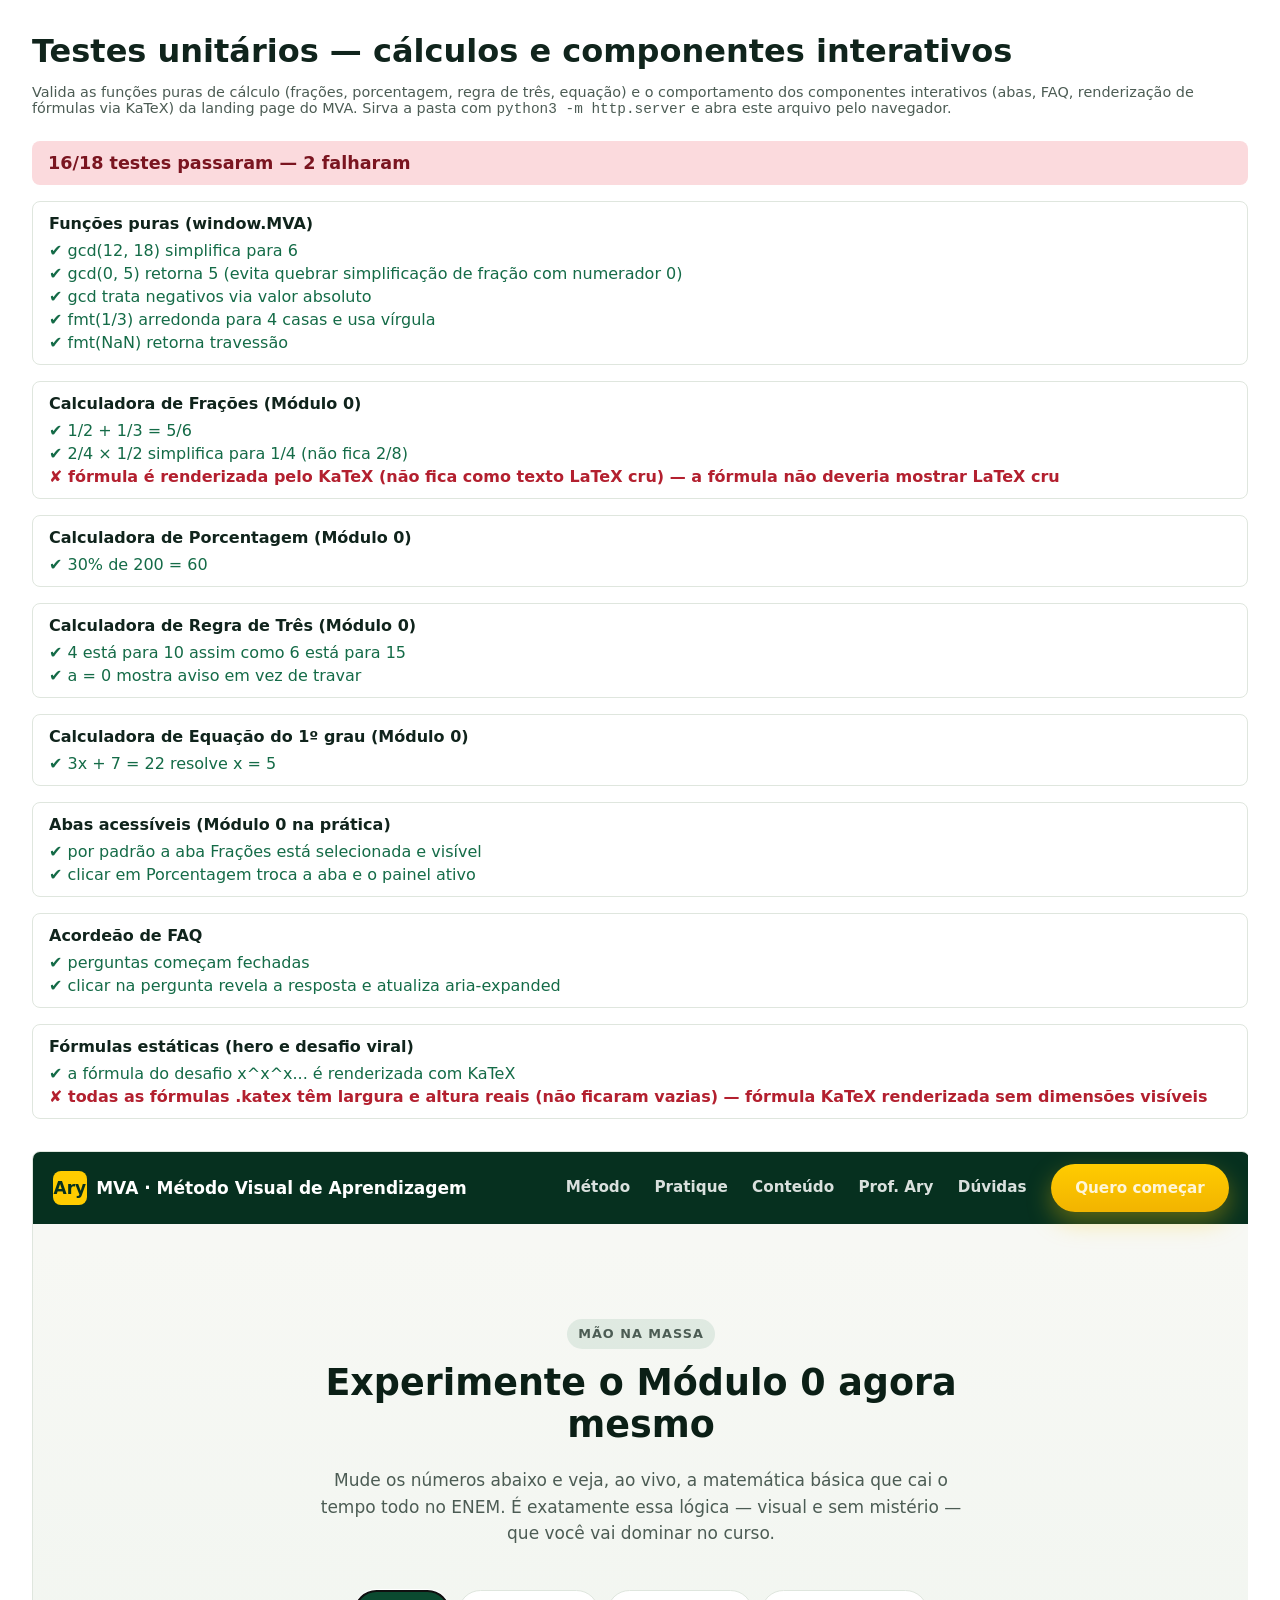
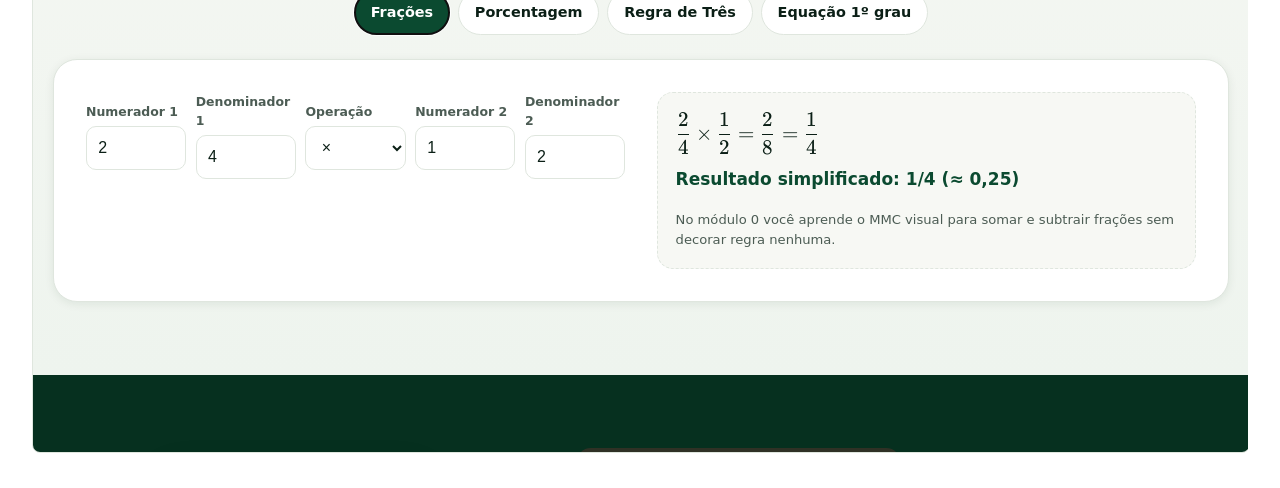
==== tests/unit.test.html @ a6b54c97 "primeiro commit" ====
<!doctype html>
<html lang="pt-BR">
<head>
<meta charset="UTF-8" />
<meta name="viewport" content="width=device-width, initial-scale=1" />
<title>Testes unitários — MVA landing page</title>
<style>
  body { font-family: system-ui, sans-serif; margin: 2rem; color: #10241c; }
  h1 { margin-bottom: 0.25rem; }
  .hint { color: #4c5c54; font-size: 0.9rem; margin-bottom: 1.5rem; }
  .trs-summary { font-weight: 800; font-size: 1.1rem; padding: 0.75rem 1rem; border-radius: 8px; margin-bottom: 1rem; }
  .trs-ok { background: #d9f2e3; color: #06301f; }
  .trs-fail { background: #fbdadd; color: #7a1520; }
  .trs-suite { margin-bottom: 1rem; border: 1px solid #dfe6de; border-radius: 8px; padding: 0.75rem 1rem; }
  .trs-suite h3 { margin: 0 0 0.5rem; font-size: 1rem; }
  .trs-suite ul { list-style: none; padding: 0; margin: 0; display: grid; gap: 0.25rem; }
  .trs-pass { color: #146b47; }
  .trs-fail-item { color: #b3202f; font-weight: 700; }
  iframe { width: 1280px; max-width: 100%; height: 900px; border: 1px solid #dfe6de; border-radius: 8px; }
  .app-wrap { overflow: auto; margin-top: 2rem; }
</style>
</head>
<body>
  <h1>Testes unitários — cálculos e componentes interativos</h1>
  <p class="hint">
    Valida as funções puras de cálculo (frações, porcentagem, regra de três, equação) e o comportamento
    dos componentes interativos (abas, FAQ, renderização de fórmulas via KaTeX) da landing page do MVA.
    Sirva a pasta com <code>python3 -m http.server</code> e abra este arquivo pelo navegador.
  </p>
  <div id="mount"></div>

  <div class="app-wrap">
    <iframe id="app" src="../index.html" title="Instância da landing page usada nos testes"></iframe>
  </div>

  <script src="../script.js"></script>
  <script src="test-runner.js"></script>
  <script>
    (function () {
      const { describe, it, assert, assertEqual, run, renderResults } = TestKit;

      function setVal(doc, id, val) {
        const el = doc.getElementById(id);
        if (!el) throw new Error(`Elemento #${id} não encontrado`);
        el.value = val;
      }

      function fireInput(doc, id) {
        const el = doc.getElementById(id);
        el.dispatchEvent(new Event("input", { bubbles: true }));
      }

      function click(doc, el) {
        el.dispatchEvent(new doc.defaultView.MouseEvent("click", { bubbles: true }));
      }

      // ---- Pure calculation helpers exposed on window.MVA ----
      describe("Funções puras (window.MVA)", () => {
        it("gcd(12, 18) simplifica para 6", () => assertEqual(MVA.gcd(12, 18), 6));
        it("gcd(0, 5) retorna 5 (evita quebrar simplificação de fração com numerador 0)", () =>
          assertEqual(MVA.gcd(0, 5), 5));
        it("gcd trata negativos via valor absoluto", () => assertEqual(MVA.gcd(-12, 18), 6));
        it("fmt(1/3) arredonda para 4 casas e usa vírgula", () => assertEqual(MVA.fmt(1 / 3), "0,3333"));
        it("fmt(NaN) retorna travessão", () => assertEqual(MVA.fmt(NaN), "—"));
      });

      const iframe = document.getElementById("app");
      iframe.addEventListener("load", async () => {
        const doc = iframe.contentDocument;

        describe("Calculadora de Frações (Módulo 0)", () => {
          it("1/2 + 1/3 = 5/6", () => {
            setVal(doc, "fr-n1", 1);
            setVal(doc, "fr-d1", 2);
            setVal(doc, "fr-op", "add");
            fireInput(doc, "fr-op");
            setVal(doc, "fr-n2", 1);
            setVal(doc, "fr-d2", 3);
            fireInput(doc, "fr-n2");
            const text = doc.getElementById("fr-result-text").textContent;
            assert(text.includes("5/6"), `esperado conter "5/6", obtido: "${text}"`);
          });

          it("2/4 × 1/2 simplifica para 1/4 (não fica 2/8)", () => {
            setVal(doc, "fr-n1", 2);
            setVal(doc, "fr-d1", 4);
            setVal(doc, "fr-op", "mul");
            fireInput(doc, "fr-op");
            setVal(doc, "fr-n2", 1);
            setVal(doc, "fr-d2", 2);
            fireInput(doc, "fr-n2");
            const text = doc.getElementById("fr-result-text").textContent;
            assert(text.includes("1/4"), `esperado fração simplificada 1/4, obtido: "${text}"`);
          });

          it("fórmula é renderizada pelo KaTeX (não fica como texto LaTeX cru)", () => {
            const formulaEl = doc.getElementById("fr-formula");
            const katexNode = formulaEl.querySelector(".katex");
            assert(!!katexNode, "esperava um elemento .katex renderizado dentro de #fr-formula");
            assert(!formulaEl.textContent.includes("\\frac"), "a fórmula não deveria mostrar LaTeX cru");
          });
        });

        describe("Calculadora de Porcentagem (Módulo 0)", () => {
          it("30% de 200 = 60", () => {
            setVal(doc, "pc-percent", 30);
            setVal(doc, "pc-valor", 200);
            fireInput(doc, "pc-valor");
            const text = doc.getElementById("pc-result-text").textContent;
            assert(text.includes("60"), `esperado conter "60", obtido: "${text}"`);
          });
        });

        describe("Calculadora de Regra de Três (Módulo 0)", () => {
          it("4 está para 10 assim como 6 está para 15", () => {
            setVal(doc, "r3-a", 4);
            setVal(doc, "r3-b", 10);
            setVal(doc, "r3-c", 6);
            fireInput(doc, "r3-c");
            const text = doc.getElementById("r3-result-text").textContent;
            assert(text.includes("15"), `esperado x = 15, obtido: "${text}"`);
          });

          it("a = 0 mostra aviso em vez de travar", () => {
            setVal(doc, "r3-a", 0);
            fireInput(doc, "r3-a");
            const text = doc.getElementById("r3-result-text").textContent;
            assert(text.toLowerCase().includes("zero") || text.toLowerCase().includes("diferente"), `esperado aviso sobre zero, obtido: "${text}"`);
            setVal(doc, "r3-a", 4);
            fireInput(doc, "r3-a");
          });
        });

        describe("Calculadora de Equação do 1º grau (Módulo 0)", () => {
          it("3x + 7 = 22 resolve x = 5", () => {
            setVal(doc, "eq-a", 3);
            setVal(doc, "eq-b", 7);
            setVal(doc, "eq-c", 22);
            fireInput(doc, "eq-c");
            const text = doc.getElementById("eq-result-text").textContent;
            assert(text.includes("5"), `esperado x = 5, obtido: "${text}"`);
          });
        });

        describe("Abas acessíveis (Módulo 0 na prática)", () => {
          it("por padrão a aba Frações está selecionada e visível", () => {
            const tab = doc.getElementById("tab-fracoes");
            const panel = doc.getElementById("panel-fracoes");
            assertEqual(tab.getAttribute("aria-selected"), "true");
            assert(!panel.hidden, "painel de frações deveria estar visível por padrão");
          });

          it("clicar em Porcentagem troca a aba e o painel ativo", () => {
            const tabPercent = doc.getElementById("tab-porcentagem");
            const tabFracoes = doc.getElementById("tab-fracoes");
            click(doc, tabPercent);
            assertEqual(tabPercent.getAttribute("aria-selected"), "true");
            assertEqual(tabFracoes.getAttribute("aria-selected"), "false");
            assert(!doc.getElementById("panel-porcentagem").hidden, "painel de porcentagem deveria aparecer");
            assert(doc.getElementById("panel-fracoes").hidden, "painel de frações deveria sumir");
            // reset back to keep subsequent tests deterministic
            click(doc, tabFracoes);
          });
        });

        describe("Acordeão de FAQ", () => {
          it("perguntas começam fechadas", () => {
            const btn = doc.getElementById("faq-q1");
            const answer = doc.getElementById("faq-a1");
            assertEqual(btn.getAttribute("aria-expanded"), "false");
            assert(answer.hidden, "resposta deveria começar oculta");
          });

          it("clicar na pergunta revela a resposta e atualiza aria-expanded", () => {
            const btn = doc.getElementById("faq-q1");
            const answer = doc.getElementById("faq-a1");
            click(doc, btn);
            assertEqual(btn.getAttribute("aria-expanded"), "true");
            assert(!answer.hidden, "resposta deveria ficar visível após o clique");
            click(doc, btn); // reset
          });
        });

        describe("Fórmulas estáticas (hero e desafio viral)", () => {
          it("a fórmula do desafio x^x^x... é renderizada com KaTeX", () => {
            const nodes = doc.querySelectorAll("[data-katex] .katex, .challenge-formula .katex");
            assert(nodes.length > 0, "esperava ao menos uma fórmula renderizada no desafio viral");
          });

          it("todas as fórmulas .katex têm largura e altura reais (não ficaram vazias)", () => {
            const nodes = Array.from(doc.querySelectorAll(".katex"));
            assert(nodes.length >= 5, `esperava pelo menos 5 fórmulas renderizadas na página, encontrei ${nodes.length}`);
            nodes.forEach((n) => {
              assert(n.offsetWidth > 0 && n.offsetHeight > 0, "fórmula KaTeX renderizada sem dimensões visíveis");
            });
          });
        });

        const results = await run();
        const { failed } = renderResults(results, document.getElementById("mount"));
        document.title = (failed ? `❌ (${failed} falhas) ` : "✅ ") + document.title;
      });
    })();
  </script>
</body>
</html>
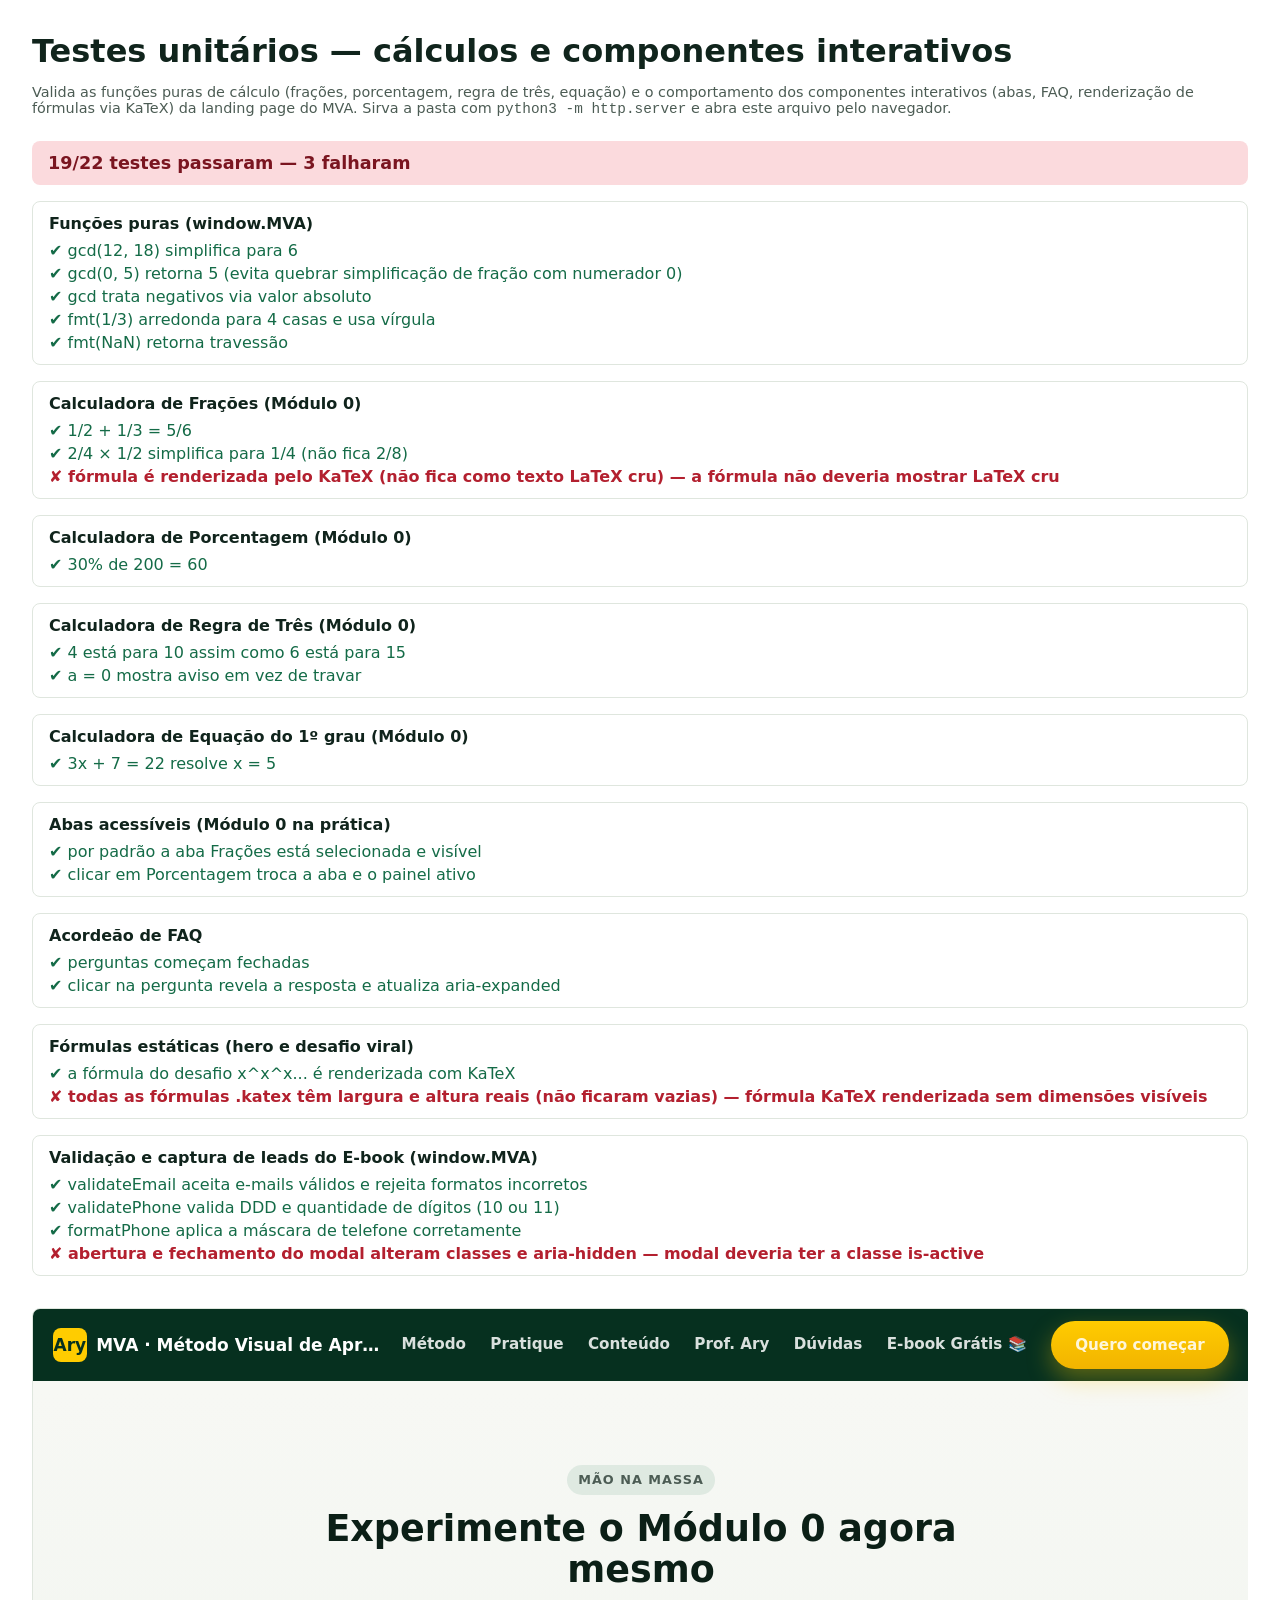
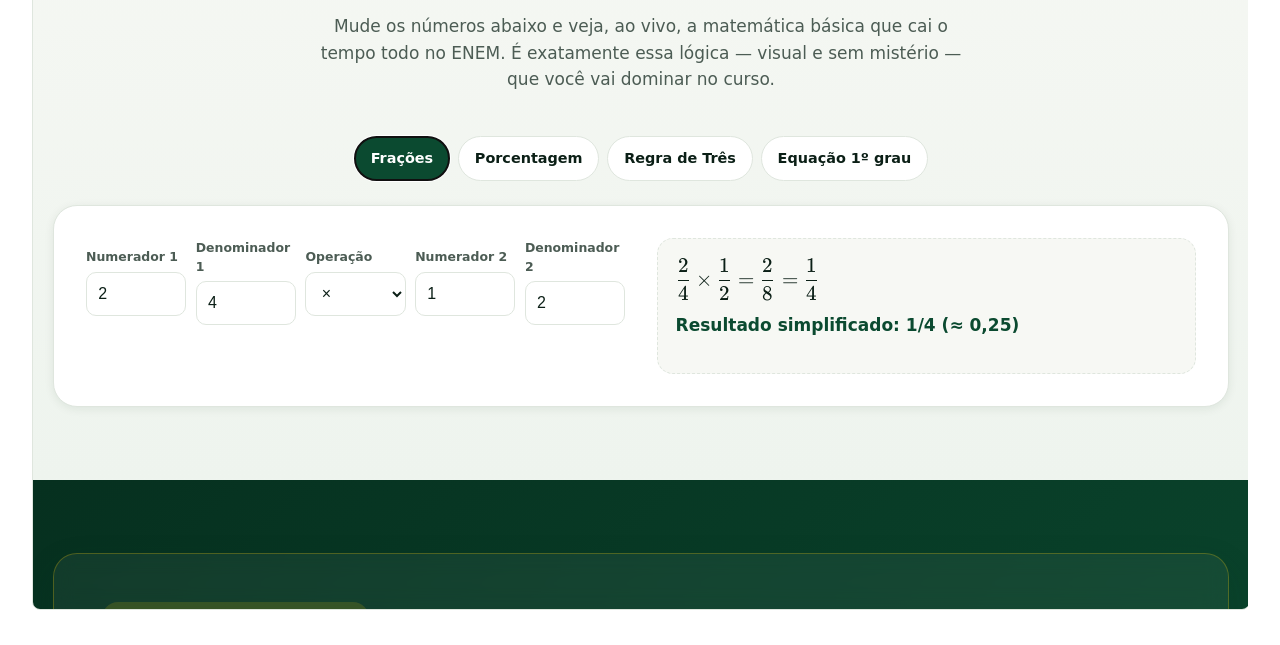
==== commit 1c0e0fd8: "feat: adiciona popup de captura de leads e entrega do e-book gratuito" ====
--- a/tests/unit.test.html
+++ b/tests/unit.test.html
@@ -196,6 +196,40 @@
           });
         });
 
+        describe("Validação e captura de leads do E-book (window.MVA)", () => {
+          it("validateEmail aceita e-mails válidos e rejeita formatos incorretos", () => {
+            assert(MVA.validateEmail("aluno@gmail.com"), "deveria aceitar aluno@gmail.com");
+            assert(MVA.validateEmail("prof.ary@mva.com.br"), "deveria aceitar prof.ary@mva.com.br");
+            assert(!MVA.validateEmail("alunogmail.com"), "deveria rejeitar sem @");
+            assert(!MVA.validateEmail("aluno@gmail"), "deveria rejeitar sem domínio .com/.br");
+            assert(!MVA.validateEmail(""), "deveria rejeitar string vazia");
+          });
+
+          it("validatePhone valida DDD e quantidade de dígitos (10 ou 11)", () => {
+            assert(MVA.validatePhone("(11) 99999-8888"), "deveria aceitar celular de 11 dígitos");
+            assert(MVA.validatePhone("1133334444"), "deveria aceitar fixo de 10 dígitos");
+            assert(!MVA.validatePhone("119999"), "deveria rejeitar menos de 10 dígitos");
+            assert(!MVA.validatePhone(""), "deveria rejeitar string vazia");
+          });
+
+          it("formatPhone aplica a máscara de telefone corretamente", () => {
+            assertEqual(MVA.formatPhone("11999998888"), "(11) 99999-8888");
+            assertEqual(MVA.formatPhone("1133334444"), "(11) 3333-4444");
+          });
+
+          it("abertura e fechamento do modal alteram classes e aria-hidden", () => {
+            const modal = doc.getElementById("ebookModal");
+            assert(!!modal, "modal #ebookModal não encontrado");
+            MVA.openEbookModal();
+            assert(modal.classList.contains("is-active"), "modal deveria ter a classe is-active");
+            assertEqual(modal.getAttribute("aria-hidden"), "false");
+
+            MVA.closeEbookModal();
+            assert(!modal.classList.contains("is-active"), "modal não deveria ter a classe is-active");
+            assertEqual(modal.getAttribute("aria-hidden"), "true");
+          });
+        });
+
         const results = await run();
         const { failed } = renderResults(results, document.getElementById("mount"));
         document.title = (failed ? `❌ (${failed} falhas) ` : "✅ ") + document.title;
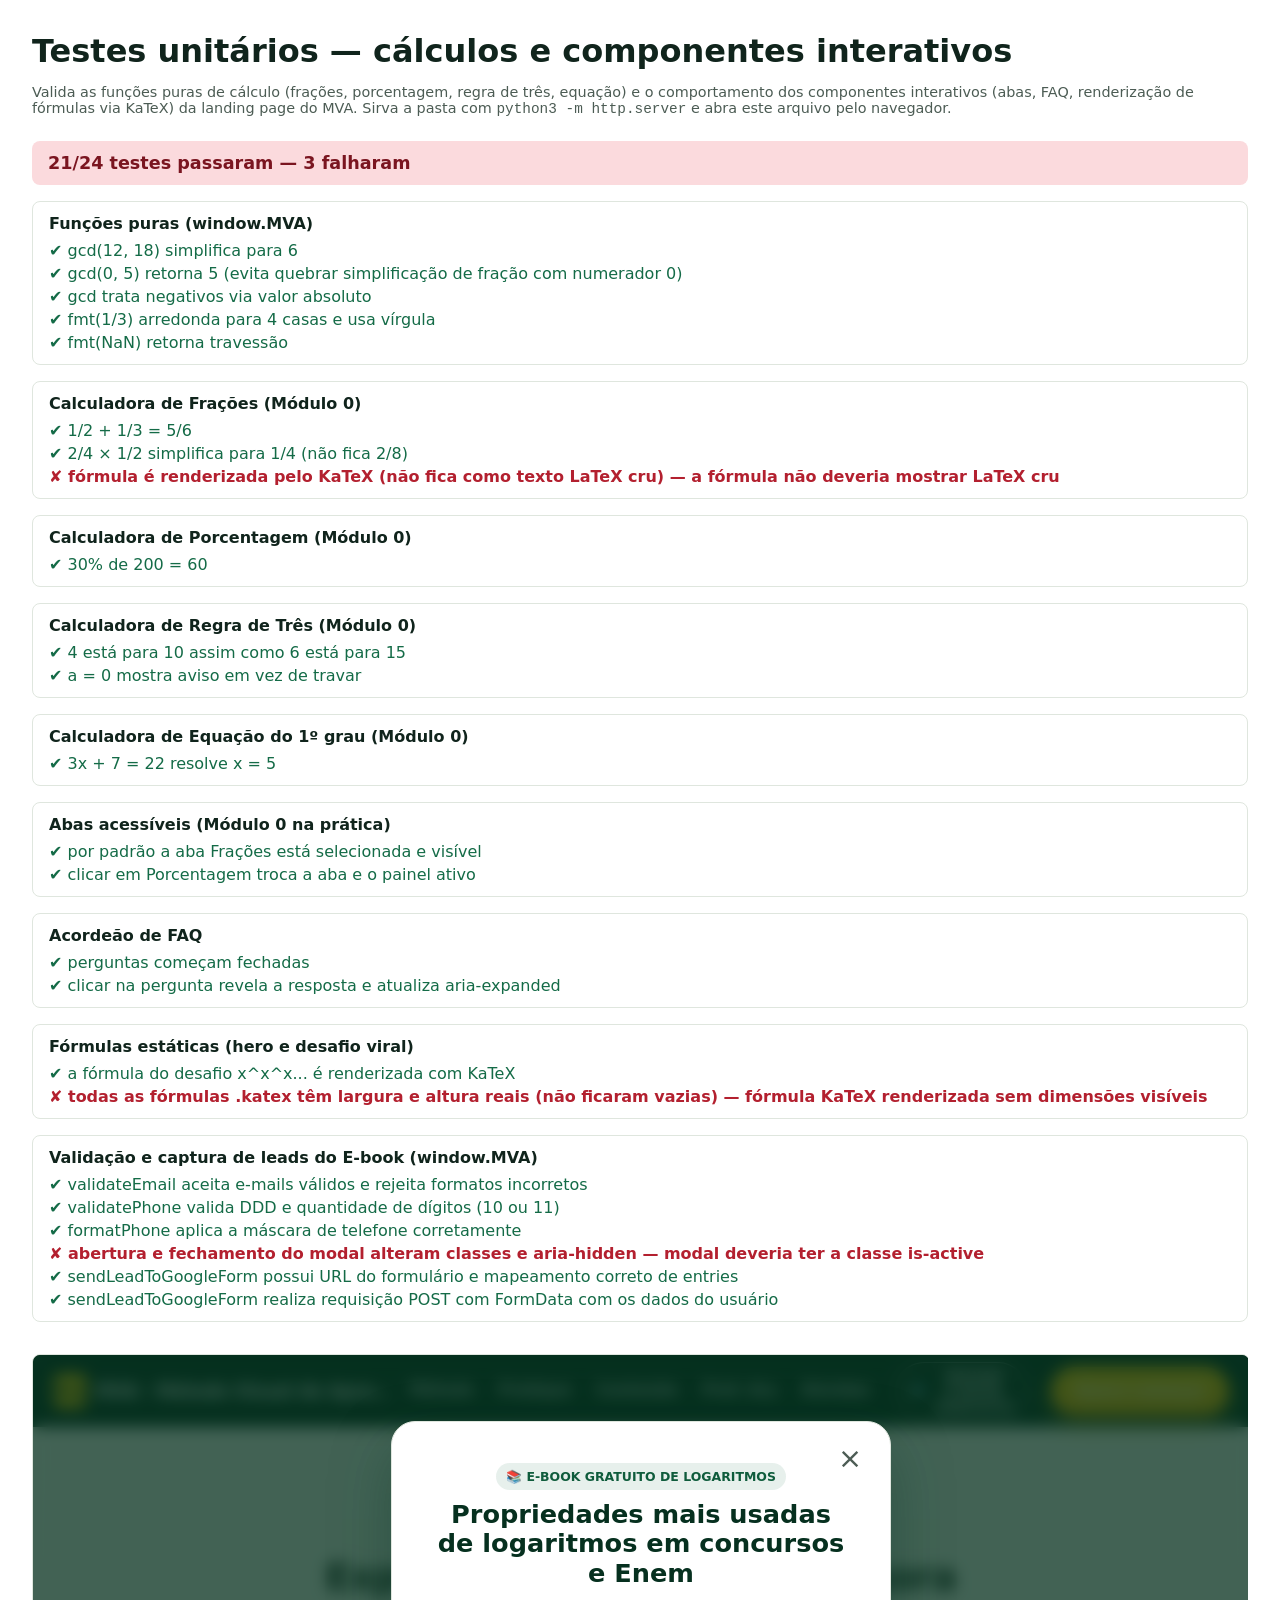
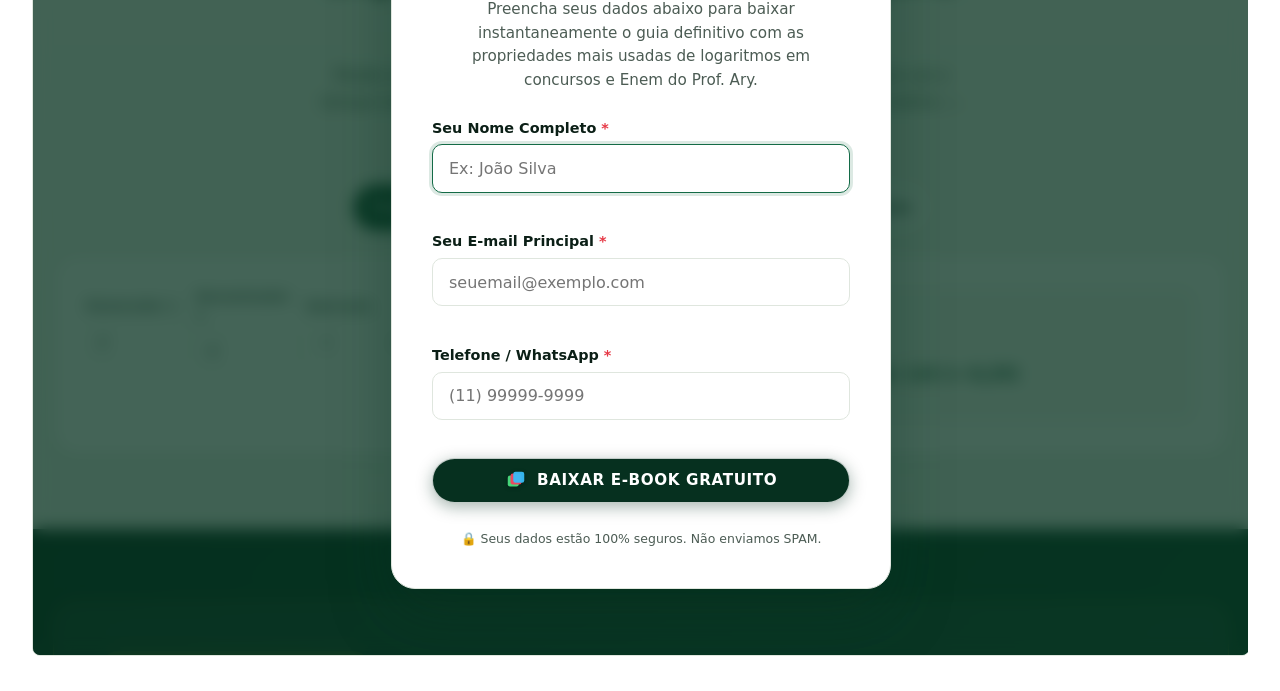
==== commit 61087196: "feat: envia dados do lead para o Google Forms em segundo plano" ====
--- a/tests/unit.test.html
+++ b/tests/unit.test.html
@@ -228,6 +228,43 @@
             assert(!modal.classList.contains("is-active"), "modal não deveria ter a classe is-active");
             assertEqual(modal.getAttribute("aria-hidden"), "true");
           });
+
+          it("sendLeadToGoogleForm possui URL do formulário e mapeamento correto de entries", () => {
+            assertEqual(
+              MVA.GOOGLE_FORM_ACTION_URL,
+              "https://docs.google.com/forms/d/e/1FAIpQLScd2h7FPJkVILjrH5takYr5x7pJaj5hqARpA107xDeZrtgb9w/formResponse"
+            );
+            assertEqual(MVA.GOOGLE_FORM_ENTRIES.name, "entry.66130009");
+            assertEqual(MVA.GOOGLE_FORM_ENTRIES.email, "entry.1207926798");
+            assertEqual(MVA.GOOGLE_FORM_ENTRIES.phone, "entry.1795649850");
+          });
+
+          it("sendLeadToGoogleForm realiza requisição POST com FormData com os dados do usuário", () => {
+            let fetchCalled = false;
+            let targetUrl = "";
+            let fetchOptions = null;
+            const originalFetch = window.fetch;
+            window.fetch = function (url, options) {
+              fetchCalled = true;
+              targetUrl = url;
+              fetchOptions = options;
+              return Promise.resolve(new Response(null, { status: 200 }));
+            };
+
+            try {
+              MVA.sendLeadToGoogleForm("João Silva", "joao@exemplo.com", "(11) 98888-7777");
+              assert(fetchCalled, "fetch deveria ter sido chamado");
+              assertEqual(targetUrl, MVA.GOOGLE_FORM_ACTION_URL);
+              assertEqual(fetchOptions.method, "POST");
+              assertEqual(fetchOptions.mode, "no-cors");
+              assert(fetchOptions.body instanceof FormData, "body deve ser FormData");
+              assertEqual(fetchOptions.body.get("entry.66130009"), "João Silva");
+              assertEqual(fetchOptions.body.get("entry.1207926798"), "joao@exemplo.com");
+              assertEqual(fetchOptions.body.get("entry.1795649850"), "(11) 98888-7777");
+            } finally {
+              window.fetch = originalFetch;
+            }
+          });
         });
 
         const results = await run();
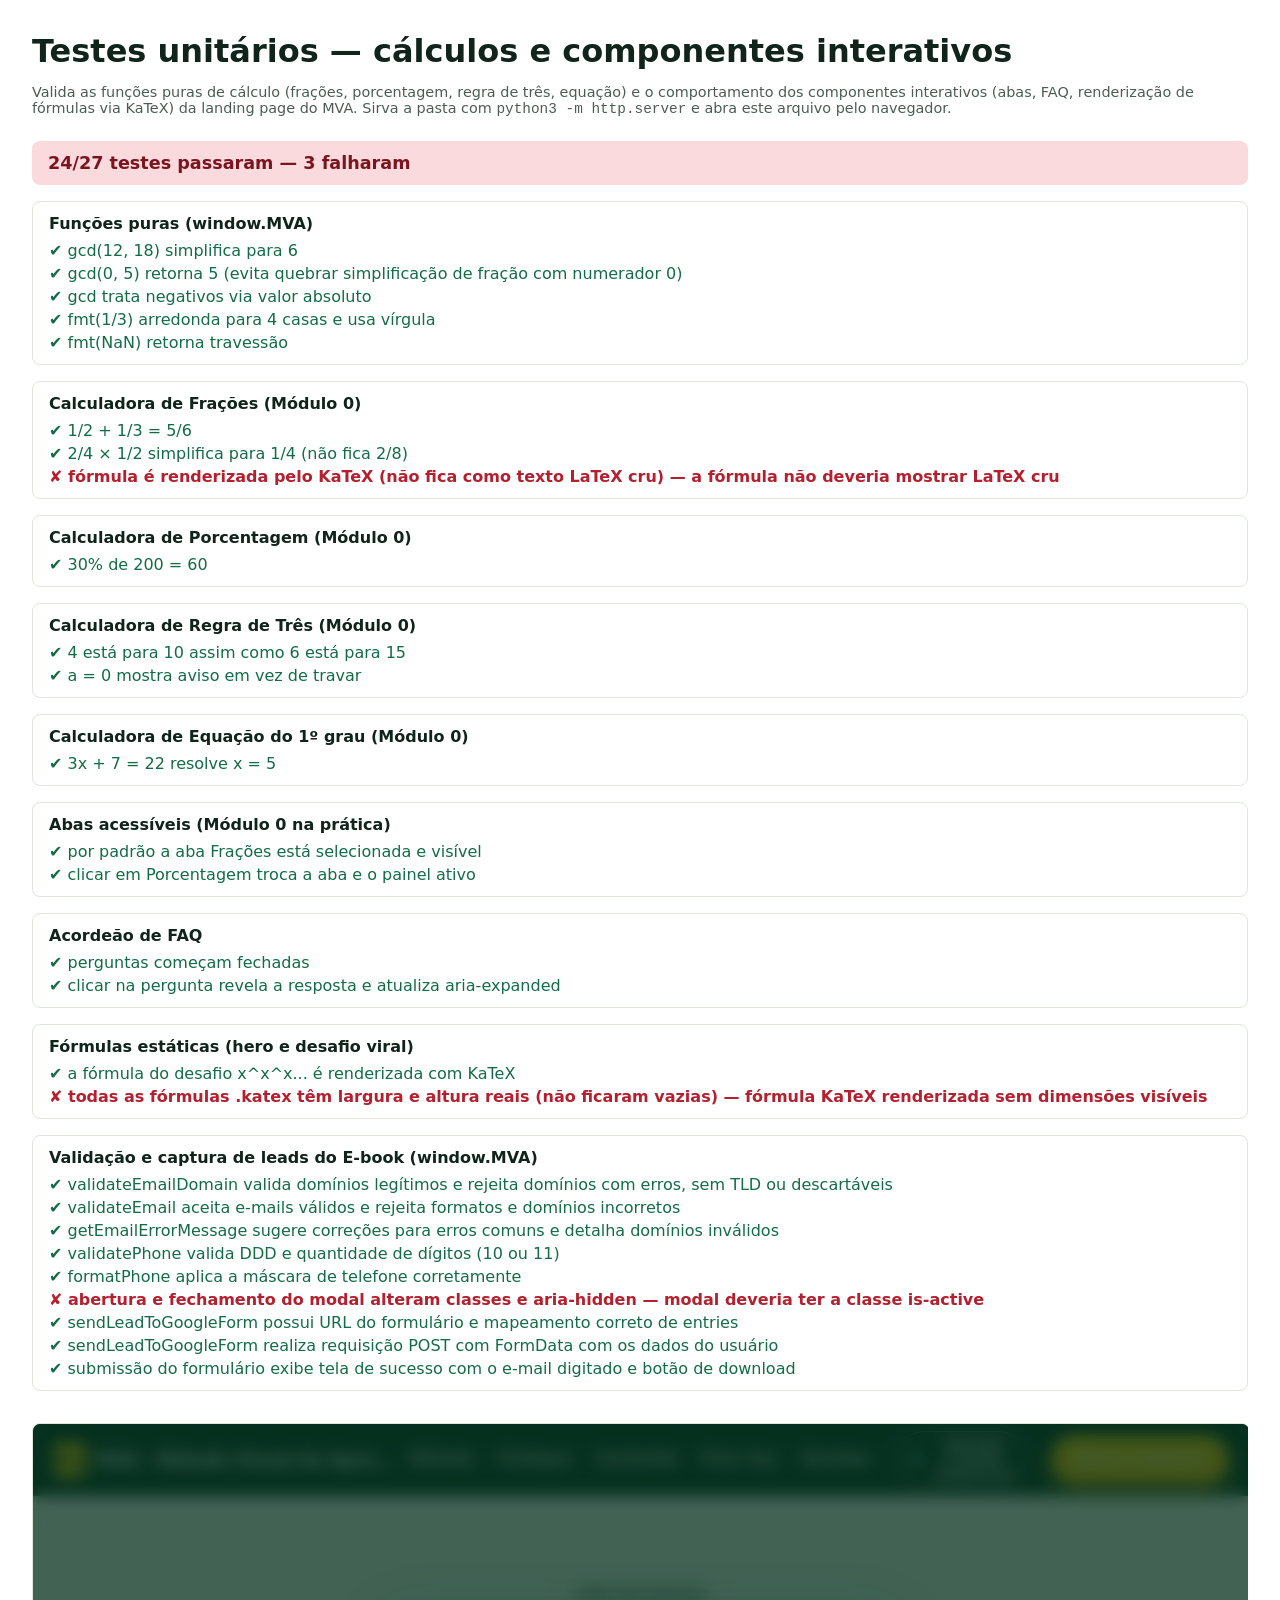
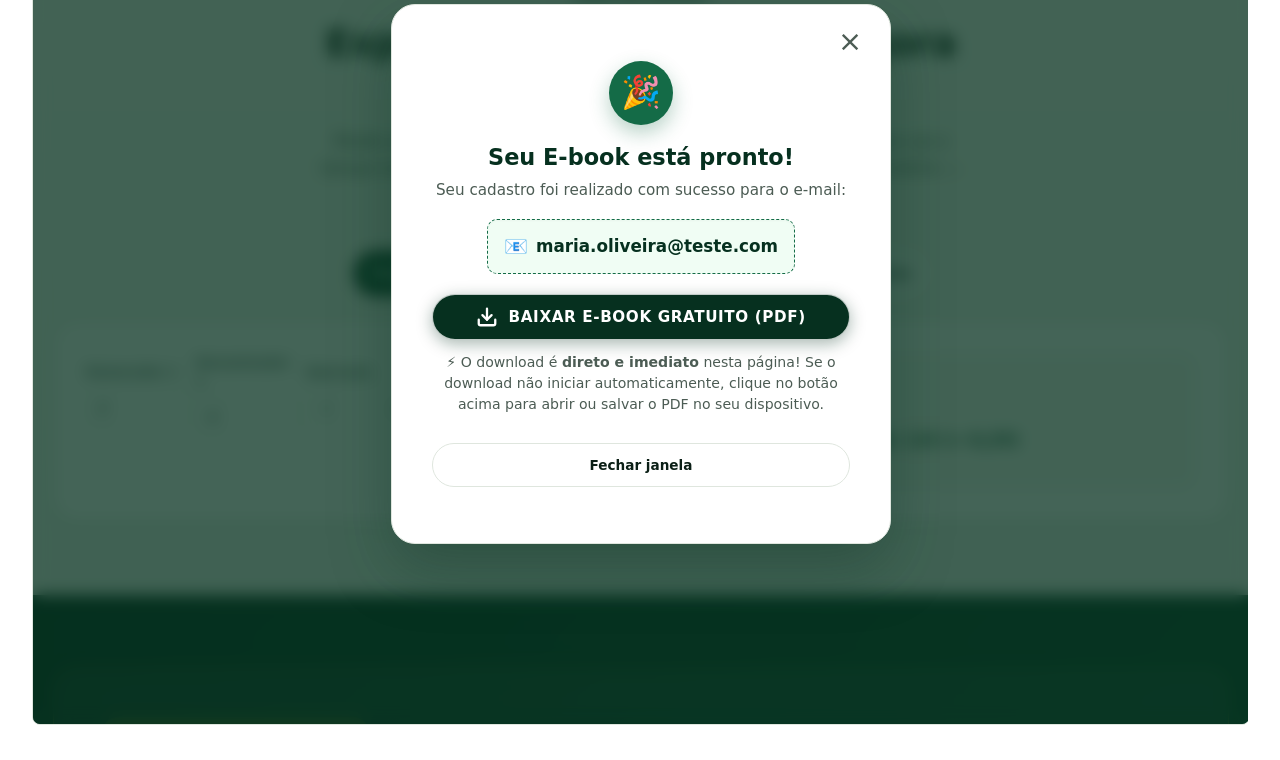
==== commit 0a17826c: "feat: melhora validacao de e-mail e exibicao de confirmacao no form do ebook" ====
--- a/tests/unit.test.html
+++ b/tests/unit.test.html
@@ -197,12 +197,39 @@
         });
 
         describe("Validação e captura de leads do E-book (window.MVA)", () => {
-          it("validateEmail aceita e-mails válidos e rejeita formatos incorretos", () => {
+          it("validateEmailDomain valida domínios legítimos e rejeita domínios com erros, sem TLD ou descartáveis", () => {
+            assert(MVA.validateEmailDomain("gmail.com"), "deveria aceitar gmail.com");
+            assert(MVA.validateEmailDomain("mva.com.br"), "deveria aceitar mva.com.br");
+            assert(MVA.validateEmailDomain("hotmail.com"), "deveria aceitar hotmail.com");
+            assert(MVA.validateEmailDomain("estudante.ufmg.br"), "deveria aceitar estudante.ufmg.br");
+            assert(MVA.validateEmailDomain("startup.tech"), "deveria aceitar startup.tech");
+
+            assert(!MVA.validateEmailDomain("gmail"), "deveria rejeitar domínio sem TLD");
+            assert(!MVA.validateEmailDomain("gmail.c"), "deveria rejeitar TLD com 1 caractere");
+            assert(!MVA.validateEmailDomain("gmail.123"), "deveria rejeitar TLD numérico");
+            assert(!MVA.validateEmailDomain("gmail..com"), "deveria rejeitar ponto duplo");
+            assert(!MVA.validateEmailDomain("-gmail.com"), "deveria rejeitar rótulo iniciando com hífen");
+            assert(!MVA.validateEmailDomain("gmai.com"), "deveria rejeitar erro de digitação gmai.com");
+            assert(!MVA.validateEmailDomain("hotmial.com"), "deveria rejeitar erro de digitação hotmial.com");
+            assert(!MVA.validateEmailDomain("tempmail.com"), "deveria rejeitar e-mail temporário tempmail.com");
+            assert(!MVA.validateEmailDomain("mailinator.com"), "deveria rejeitar e-mail temporário mailinator.com");
+            assert(!MVA.validateEmailDomain("domain.invalid"), "deveria rejeitar TLD reservado invalid");
+          });
+
+          it("validateEmail aceita e-mails válidos e rejeita formatos e domínios incorretos", () => {
             assert(MVA.validateEmail("aluno@gmail.com"), "deveria aceitar aluno@gmail.com");
             assert(MVA.validateEmail("prof.ary@mva.com.br"), "deveria aceitar prof.ary@mva.com.br");
             assert(!MVA.validateEmail("alunogmail.com"), "deveria rejeitar sem @");
             assert(!MVA.validateEmail("aluno@gmail"), "deveria rejeitar sem domínio .com/.br");
+            assert(!MVA.validateEmail("aluno@gmai.com"), "deveria rejeitar domínio com digitação errada");
+            assert(!MVA.validateEmail("aluno@tempmail.com"), "deveria rejeitar domínio temporário");
             assert(!MVA.validateEmail(""), "deveria rejeitar string vazia");
+          });
+
+          it("getEmailErrorMessage sugere correções para erros comuns e detalha domínios inválidos", () => {
+            assert(MVA.getEmailErrorMessage("aluno@gmai.com").includes("@gmail.com"), "deveria sugerir @gmail.com para gmai.com");
+            assert(MVA.getEmailErrorMessage("aluno@gmail").includes("domínio de e-mail válido"), "deveria informar domínio inválido para falta de TLD");
+            assertEqual(MVA.getEmailErrorMessage("aluno@gmail.com"), "", "não deveria retornar mensagem de erro para e-mail válido");
           });
 
           it("validatePhone valida DDD e quantidade de dígitos (10 ou 11)", () => {
@@ -237,6 +264,7 @@
             assertEqual(MVA.GOOGLE_FORM_ENTRIES.name, "entry.66130009");
             assertEqual(MVA.GOOGLE_FORM_ENTRIES.email, "entry.1207926798");
             assertEqual(MVA.GOOGLE_FORM_ENTRIES.phone, "entry.1795649850");
+            assertEqual(MVA.EBOOK_DOWNLOAD_URL, "assets/ebook-logaritmos-prof-ary.pdf");
           });
 
           it("sendLeadToGoogleForm realiza requisição POST com FormData com os dados do usuário", () => {
@@ -265,6 +293,28 @@
               window.fetch = originalFetch;
             }
           });
+
+          it("submissão do formulário exibe tela de sucesso com o e-mail digitado e botão de download", () => {
+            const nameEl = doc.getElementById("lead-name");
+            const emailEl = doc.getElementById("lead-email");
+            const phoneEl = doc.getElementById("lead-phone");
+            const formEl = doc.getElementById("leadForm");
+            const formContainer = doc.getElementById("leadFormContainer");
+            const successContainer = doc.getElementById("leadSuccess");
+            const emailDisplay = doc.getElementById("submittedEmailDisplay");
+            const btnDownload = doc.getElementById("btnDownloadEbook");
+
+            nameEl.value = "Maria Oliveira";
+            emailEl.value = "maria.oliveira@teste.com";
+            phoneEl.value = "(11) 97777-6666";
+
+            formEl.dispatchEvent(new doc.defaultView.Event("submit", { bubbles: true, cancelable: true }));
+
+            assert(formContainer.hidden, "container do formulário deve ficar oculto");
+            assert(!successContainer.hidden, "container de sucesso deve ficar visível");
+            assertEqual(emailDisplay.textContent, "maria.oliveira@teste.com");
+            assert(!!btnDownload, "botão #btnDownloadEbook deve estar presente na tela de sucesso");
+          });
         });
 
         const results = await run();
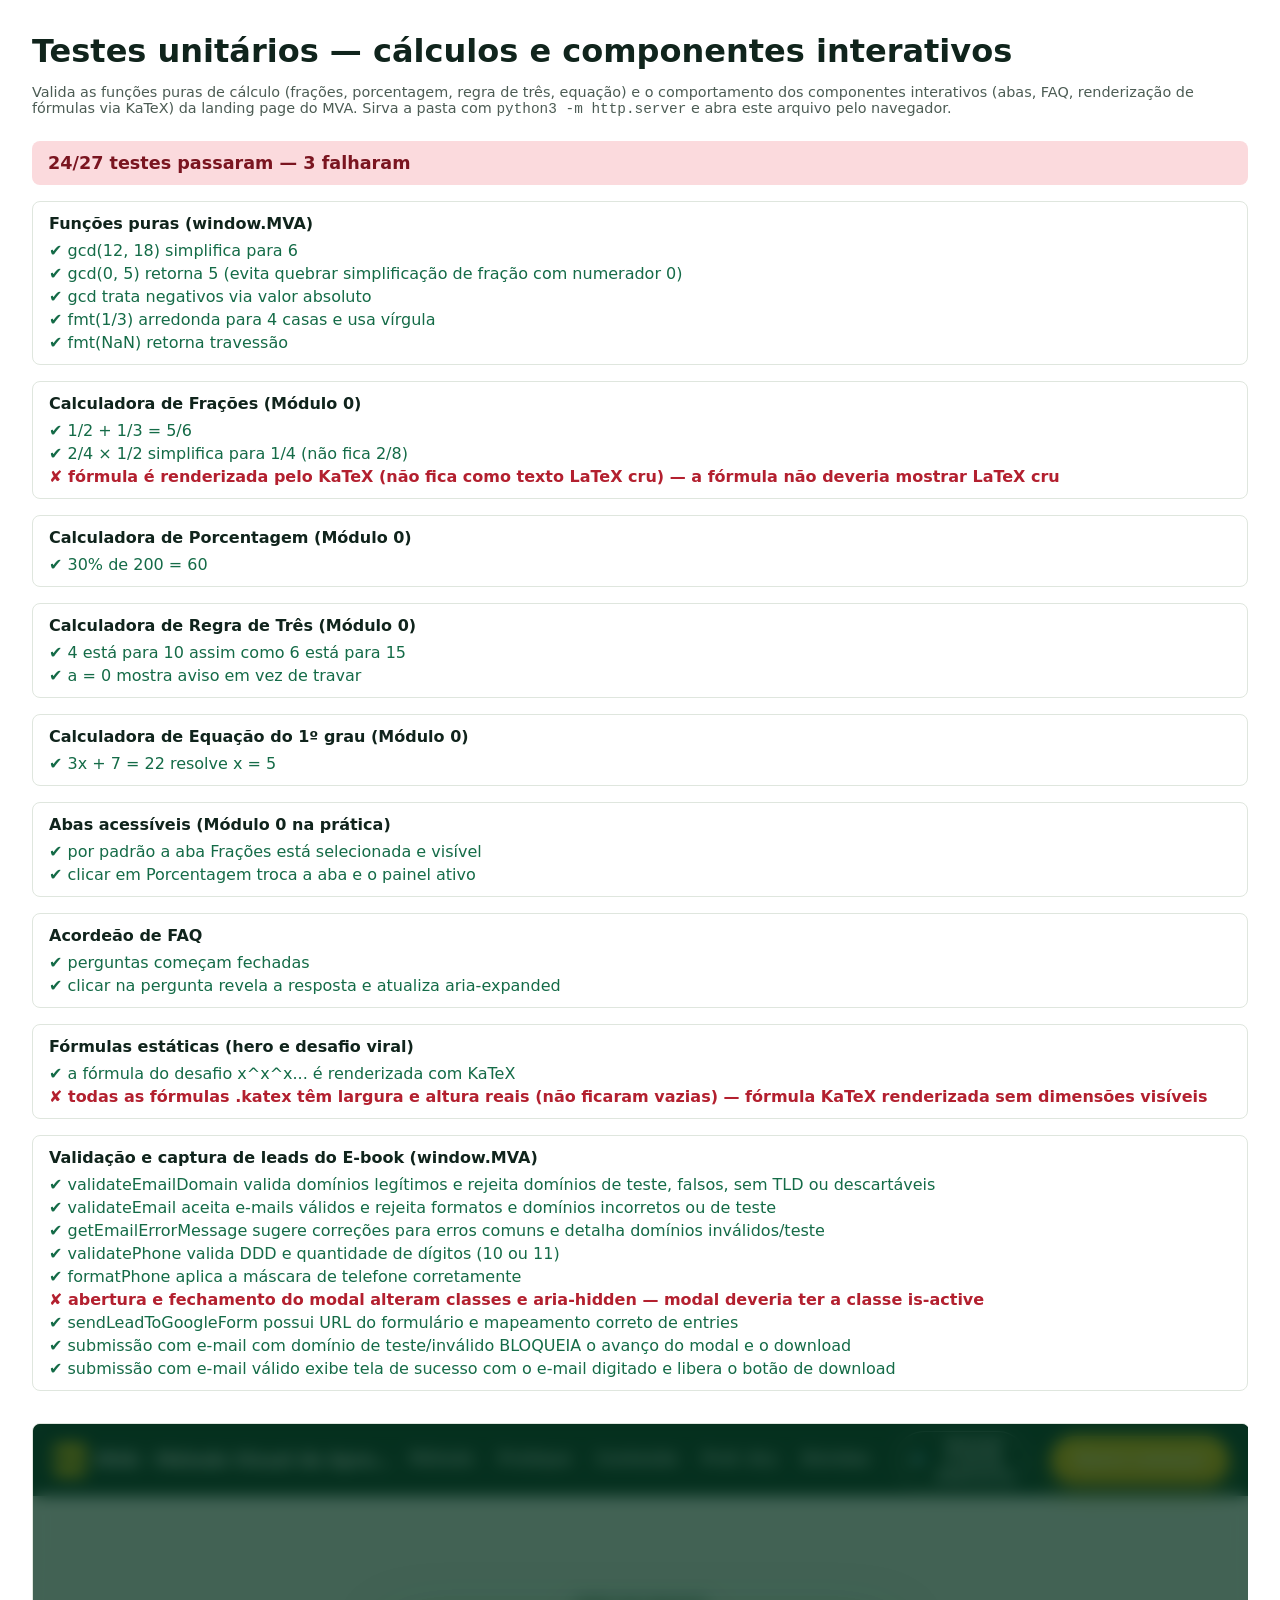
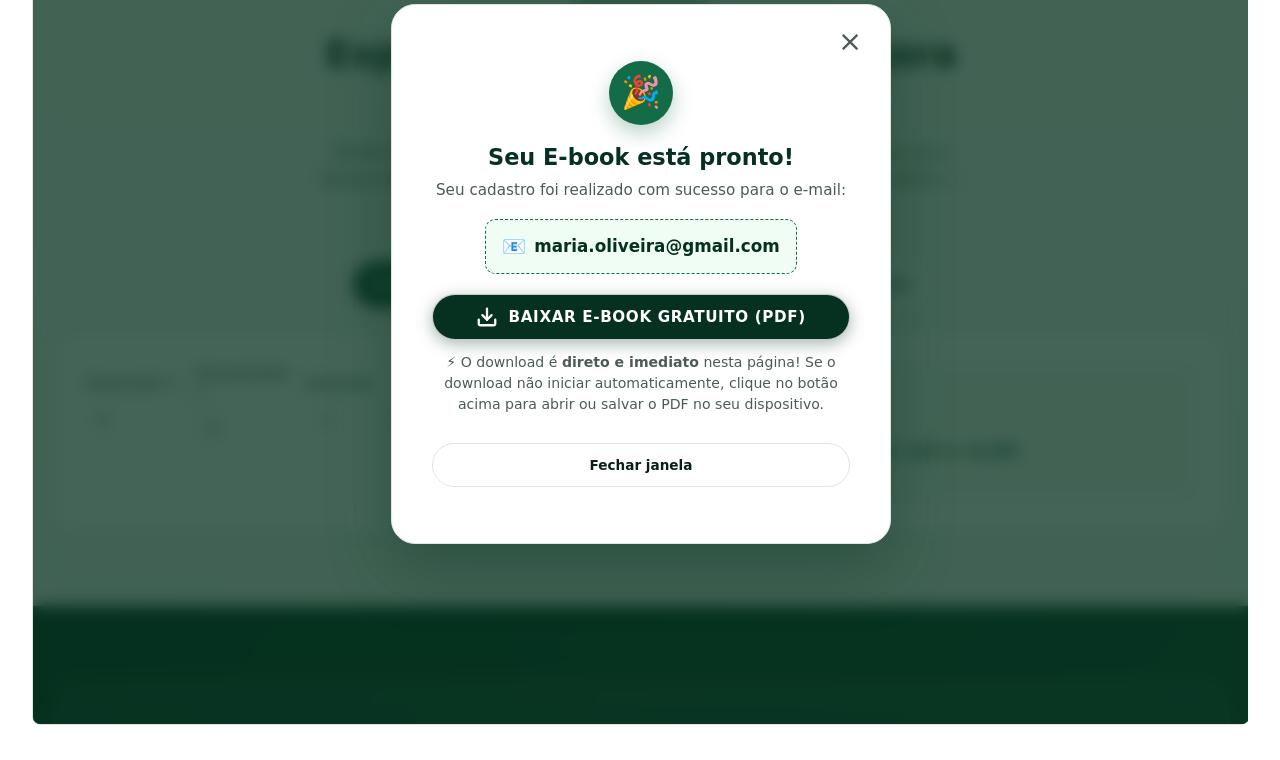
==== commit 5a909b55: "fix: bloqueia submissao e download do ebook para e-mails com dominios invalidos ou de teste" ====
--- a/tests/unit.test.html
+++ b/tests/unit.test.html
@@ -197,13 +197,25 @@
         });
 
         describe("Validação e captura de leads do E-book (window.MVA)", () => {
-          it("validateEmailDomain valida domínios legítimos e rejeita domínios com erros, sem TLD ou descartáveis", () => {
+          it("validateEmailDomain valida domínios legítimos e rejeita domínios de teste, falsos, sem TLD ou descartáveis", () => {
             assert(MVA.validateEmailDomain("gmail.com"), "deveria aceitar gmail.com");
             assert(MVA.validateEmailDomain("mva.com.br"), "deveria aceitar mva.com.br");
             assert(MVA.validateEmailDomain("hotmail.com"), "deveria aceitar hotmail.com");
             assert(MVA.validateEmailDomain("estudante.ufmg.br"), "deveria aceitar estudante.ufmg.br");
             assert(MVA.validateEmailDomain("startup.tech"), "deveria aceitar startup.tech");
 
+            // Domínios fictícios, de teste ou genéricos (devem ser rejeitados)
+            assert(!MVA.validateEmailDomain("teste.com"), "deveria rejeitar teste.com");
+            assert(!MVA.validateEmailDomain("teste.com.br"), "deveria rejeitar teste.com.br");
+            assert(!MVA.validateEmailDomain("exemplo.com"), "deveria rejeitar exemplo.com");
+            assert(!MVA.validateEmailDomain("domain.com"), "deveria rejeitar domain.com");
+            assert(!MVA.validateEmailDomain("test.com"), "deveria rejeitar test.com");
+            assert(!MVA.validateEmailDomain("fake.com"), "deveria rejeitar fake.com");
+            assert(!MVA.validateEmailDomain("abc.com"), "deveria rejeitar abc.com");
+            assert(!MVA.validateEmailDomain("123.com"), "deveria rejeitar 123.com");
+            assert(!MVA.validateEmailDomain("aaa.com"), "deveria rejeitar aaa.com");
+
+            // Formatos inválidos, sem TLD ou com erros de digitação/temporários
             assert(!MVA.validateEmailDomain("gmail"), "deveria rejeitar domínio sem TLD");
             assert(!MVA.validateEmailDomain("gmail.c"), "deveria rejeitar TLD com 1 caractere");
             assert(!MVA.validateEmailDomain("gmail.123"), "deveria rejeitar TLD numérico");
@@ -216,9 +228,10 @@
             assert(!MVA.validateEmailDomain("domain.invalid"), "deveria rejeitar TLD reservado invalid");
           });
 
-          it("validateEmail aceita e-mails válidos e rejeita formatos e domínios incorretos", () => {
+          it("validateEmail aceita e-mails válidos e rejeita formatos e domínios incorretos ou de teste", () => {
             assert(MVA.validateEmail("aluno@gmail.com"), "deveria aceitar aluno@gmail.com");
             assert(MVA.validateEmail("prof.ary@mva.com.br"), "deveria aceitar prof.ary@mva.com.br");
+            assert(!MVA.validateEmail("aluno@teste.com"), "deveria rejeitar aluno@teste.com");
             assert(!MVA.validateEmail("alunogmail.com"), "deveria rejeitar sem @");
             assert(!MVA.validateEmail("aluno@gmail"), "deveria rejeitar sem domínio .com/.br");
             assert(!MVA.validateEmail("aluno@gmai.com"), "deveria rejeitar domínio com digitação errada");
@@ -226,8 +239,9 @@
             assert(!MVA.validateEmail(""), "deveria rejeitar string vazia");
           });
 
-          it("getEmailErrorMessage sugere correções para erros comuns e detalha domínios inválidos", () => {
+          it("getEmailErrorMessage sugere correções para erros comuns e detalha domínios inválidos/teste", () => {
             assert(MVA.getEmailErrorMessage("aluno@gmai.com").includes("@gmail.com"), "deveria sugerir @gmail.com para gmai.com");
+            assert(MVA.getEmailErrorMessage("aluno@teste.com").includes("não são permitidos"), "deveria informar que e-mails de teste não são permitidos");
             assert(MVA.getEmailErrorMessage("aluno@gmail").includes("domínio de e-mail válido"), "deveria informar domínio inválido para falta de TLD");
             assertEqual(MVA.getEmailErrorMessage("aluno@gmail.com"), "", "não deveria retornar mensagem de erro para e-mail válido");
           });
@@ -267,34 +281,28 @@
             assertEqual(MVA.EBOOK_DOWNLOAD_URL, "assets/ebook-logaritmos-prof-ary.pdf");
           });
 
-          it("sendLeadToGoogleForm realiza requisição POST com FormData com os dados do usuário", () => {
-            let fetchCalled = false;
-            let targetUrl = "";
-            let fetchOptions = null;
-            const originalFetch = window.fetch;
-            window.fetch = function (url, options) {
-              fetchCalled = true;
-              targetUrl = url;
-              fetchOptions = options;
-              return Promise.resolve(new Response(null, { status: 200 }));
-            };
-
-            try {
-              MVA.sendLeadToGoogleForm("João Silva", "joao@exemplo.com", "(11) 98888-7777");
-              assert(fetchCalled, "fetch deveria ter sido chamado");
-              assertEqual(targetUrl, MVA.GOOGLE_FORM_ACTION_URL);
-              assertEqual(fetchOptions.method, "POST");
-              assertEqual(fetchOptions.mode, "no-cors");
-              assert(fetchOptions.body instanceof FormData, "body deve ser FormData");
-              assertEqual(fetchOptions.body.get("entry.66130009"), "João Silva");
-              assertEqual(fetchOptions.body.get("entry.1207926798"), "joao@exemplo.com");
-              assertEqual(fetchOptions.body.get("entry.1795649850"), "(11) 98888-7777");
-            } finally {
-              window.fetch = originalFetch;
-            }
-          });
-
-          it("submissão do formulário exibe tela de sucesso com o e-mail digitado e botão de download", () => {
+          it("submissão com e-mail com domínio de teste/inválido BLOQUEIA o avanço do modal e o download", () => {
+            const nameEl = doc.getElementById("lead-name");
+            const emailEl = doc.getElementById("lead-email");
+            const phoneEl = doc.getElementById("lead-phone");
+            const formEl = doc.getElementById("leadForm");
+            const formContainer = doc.getElementById("leadFormContainer");
+            const successContainer = doc.getElementById("leadSuccess");
+            const errorEmail = doc.getElementById("error-email");
+
+            nameEl.value = "Carlos Alberto";
+            emailEl.value = "carlos@teste.com";
+            phoneEl.value = "(11) 98888-7777";
+
+            formEl.dispatchEvent(new doc.defaultView.Event("submit", { bubbles: true, cancelable: true }));
+
+            assert(!formContainer.hidden, "container do formulário DEVE PERMANECER VISÍVEL");
+            assert(successContainer.hidden, "container de sucesso DEVE PERMANECER OCULTO");
+            assert(errorEmail.textContent.length > 0, "mensagem de erro para o e-mail deve ser exibida");
+            assert(emailEl.classList.contains("has-error"), "input do e-mail deve receber a classe de erro");
+          });
+
+          it("submissão com e-mail válido exibe tela de sucesso com o e-mail digitado e libera o botão de download", () => {
             const nameEl = doc.getElementById("lead-name");
             const emailEl = doc.getElementById("lead-email");
             const phoneEl = doc.getElementById("lead-phone");
@@ -305,14 +313,14 @@
             const btnDownload = doc.getElementById("btnDownloadEbook");
 
             nameEl.value = "Maria Oliveira";
-            emailEl.value = "maria.oliveira@teste.com";
+            emailEl.value = "maria.oliveira@gmail.com";
             phoneEl.value = "(11) 97777-6666";
 
             formEl.dispatchEvent(new doc.defaultView.Event("submit", { bubbles: true, cancelable: true }));
 
             assert(formContainer.hidden, "container do formulário deve ficar oculto");
             assert(!successContainer.hidden, "container de sucesso deve ficar visível");
-            assertEqual(emailDisplay.textContent, "maria.oliveira@teste.com");
+            assertEqual(emailDisplay.textContent, "maria.oliveira@gmail.com");
             assert(!!btnDownload, "botão #btnDownloadEbook deve estar presente na tela de sucesso");
           });
         });
